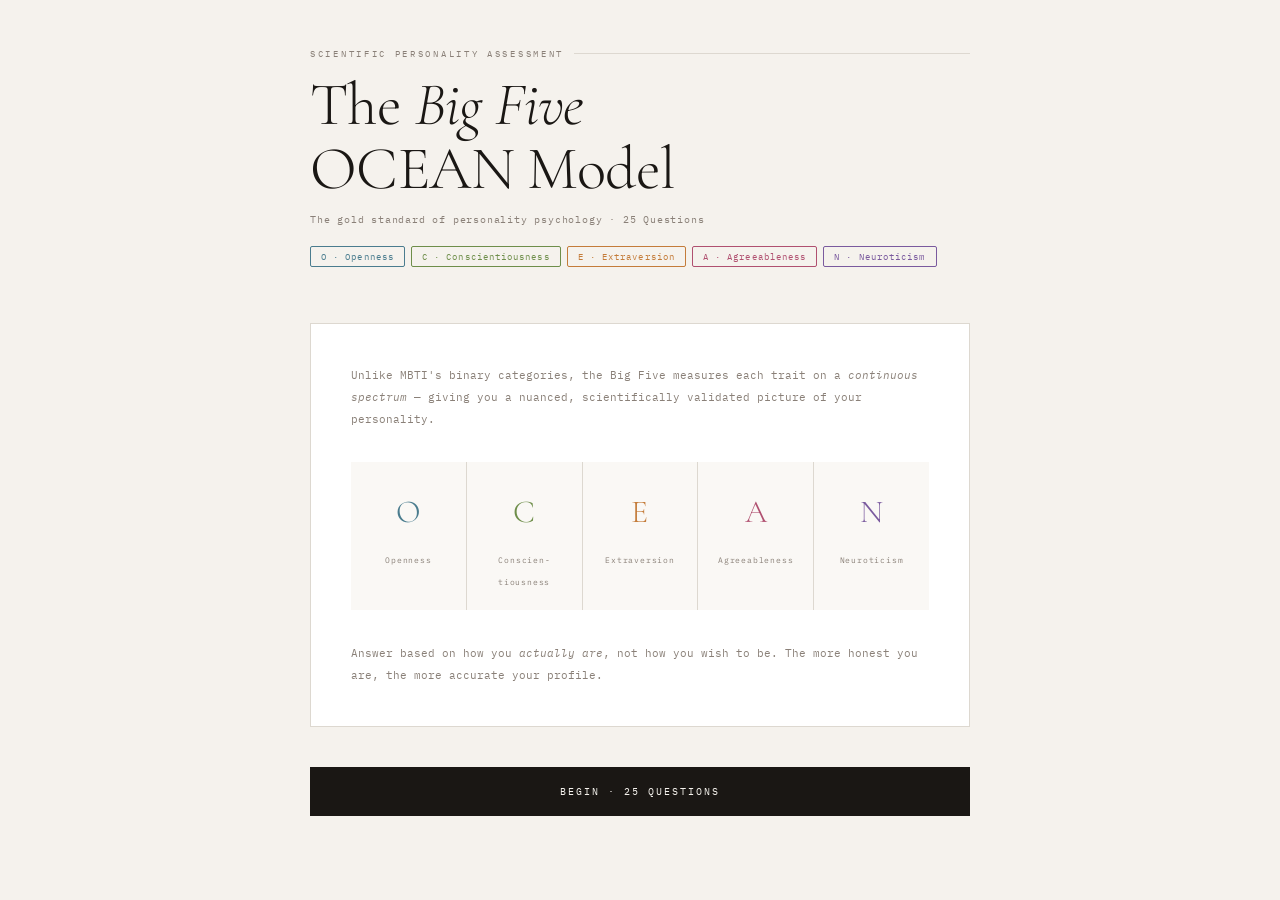
==== index.html @ 30b1f1bd "test" ====
<!DOCTYPE html>
<html lang="en">
<head>
<meta charset="UTF-8">
<meta name="viewport" content="width=device-width, initial-scale=1.0">
<title>Big Five Personality Test</title>
<link href="https://fonts.googleapis.com/css2?family=Cormorant+Garamond:ital,wght@0,300;0,400;0,600;1,300;1,400&family=IBM+Plex+Mono:wght@300;400;500&display=swap" rel="stylesheet">
<link rel="stylesheet" href="style.css">
</head>
<body>
<div class="container">

<header>
  <div class="eyebrow">Scientific Personality Assessment</div>
  <h1>The <span>Big Five</span><br>OCEAN Model</h1>
  <p class="subtitle">The gold standard of personality psychology · 25 Questions</p>
  <div class="ocean-chips">
    <span class="ocean-chip" style="color:var(--O)">O · Openness</span>
    <span class="ocean-chip" style="color:var(--C)">C · Conscientiousness</span>
    <span class="ocean-chip" style="color:var(--E)">E · Extraversion</span>
    <span class="ocean-chip" style="color:var(--A)">A · Agreeableness</span>
    <span class="ocean-chip" style="color:var(--N)">N · Neuroticism</span>
  </div>
</header>

<!-- START -->
<div id="start-screen">
  <div class="start-body">
    <p>Unlike MBTI's binary categories, the Big Five measures each trait on a <em>continuous spectrum</em> — giving you a nuanced, scientifically validated picture of your personality.</p>
    <div class="start-grid">
      <div class="start-cell"><span class="letter" style="color:var(--O)">O</span><span class="word">Openness</span></div>
      <div class="start-cell"><span class="letter" style="color:var(--C)">C</span><span class="word">Conscien­tiousness</span></div>
      <div class="start-cell"><span class="letter" style="color:var(--E)">E</span><span class="word">Extraversion</span></div>
      <div class="start-cell"><span class="letter" style="color:var(--A)">A</span><span class="word">Agreeable­ness</span></div>
      <div class="start-cell"><span class="letter" style="color:var(--N)">N</span><span class="word">Neuroticism</span></div>
    </div>
    <p>Answer based on how you <em>actually are</em>, not how you wish to be. The more honest you are, the more accurate your profile.</p>
  </div>
  <button class="btn-start" onclick="startTest()">BEGIN · 25 QUESTIONS</button>
</div>

<!-- QUIZ -->
<div id="quiz">
  <div class="progress-row">
    <span id="q-counter">1 / 25</span>
    <span class="trait-badge" id="trait-badge" style="color:var(--O)">OPENNESS</span>
  </div>
  <div class="progress-track">
    <div class="progress-fill" id="progress-fill" style="width:0%"></div>
  </div>

  <div class="q-card">
    <div class="q-top">
      <span class="q-num" id="q-num">01</span>
      <span class="q-trait-tag" id="q-trait-tag" style="color:var(--O)">O</span>
    </div>
    <div class="q-text" id="q-text"></div>
  </div>

  <div class="likert-wrap">
    <div class="likert-labels">
      <span>Strongly Disagree</span>
      <span>Strongly Agree</span>
    </div>
    <div class="likert-btns" id="likert-btns"></div>
  </div>

  <div class="q-nav">
    <button class="btn-back" id="btn-back" onclick="prevQ()">← BACK</button>
    <button class="btn-next" id="btn-next" onclick="nextQ()" disabled>NEXT →</button>
  </div>
</div>

<!-- RESULT -->
<div id="result">
  <div class="result-header">
    <div class="result-eyebrow">Your Big Five Profile</div>
    <div class="result-headline" id="res-headline"></div>
    <p class="result-desc" id="res-desc"></p>
  </div>
  <div class="trait-cards" id="trait-cards"></div>
  <button class="btn-restart" onclick="restart()">↺ Retake Test</button>
</div>
</div>
<script src="script.js"></script>
</body>
</html>
---- style.css ----
:root {
  --bg: #f5f2ed;
  --surface: #faf8f5;
  --card: #ffffff;
  --border: #ddd8d0;
  --ink: #1a1714;
  --muted: #8a8078;
  --O: #4a7c8e;
  --C: #6e8e4a;
  --E: #c47c3a;
  --A: #b05070;
  --N: #7a5a9e;
}

* { box-sizing: border-box; margin: 0; padding: 0; }

body {
  background: var(--bg);
  color: var(--ink);
  font-family: 'IBM Plex Mono', monospace;
  min-height: 100vh;
  display: flex;
  flex-direction: column;
  align-items: center;
  padding: 48px 20px 80px;
}

.container { width: 100%; max-width: 660px; }

/* HEADER */
header {
  margin-bottom: 56px;
  animation: rise 0.7s ease both;
}

.eyebrow {
  font-size: 9px;
  letter-spacing: 0.3em;
  color: var(--muted);
  text-transform: uppercase;
  margin-bottom: 14px;
  display: flex;
  align-items: center;
  gap: 10px;
}

.eyebrow::after {
  content: '';
  flex: 1;
  height: 1px;
  background: var(--border);
}

h1 {
  font-family: 'Cormorant Garamond', serif;
  font-size: clamp(2.4rem, 7vw, 3.8rem);
  font-weight: 300;
  line-height: 1.05;
  margin-bottom: 10px;
  letter-spacing: -0.01em;
}

h1 span { font-style: italic; font-weight: 300; }

.subtitle {
  font-size: 10px;
  color: var(--muted);
  letter-spacing: 0.08em;
  margin-top: 12px;
}

/* OCEAN LEGEND */
.ocean-chips {
  display: flex;
  gap: 6px;
  flex-wrap: wrap;
  margin-top: 20px;
}

.ocean-chip {
  padding: 4px 10px;
  border: 1px solid currentColor;
  font-size: 9px;
  letter-spacing: 0.12em;
  border-radius: 2px;
}

/* START */
#start-screen { animation: rise 0.7s ease both; }

.start-body {
  background: var(--card);
  border: 1px solid var(--border);
  padding: 40px;
  margin: 40px 0;
  font-size: 11px;
  color: var(--muted);
  line-height: 2;
}

.start-grid {
  display: grid;
  grid-template-columns: repeat(5, 1fr);
  gap: 1px;
  background: var(--border);
  margin: 32px 0;
}

.start-cell {
  background: var(--surface);
  padding: 18px 12px;
  text-align: center;
}

.start-cell .letter {
  font-family: 'Cormorant Garamond', serif;
  font-size: 2rem;
  font-weight: 300;
  display: block;
  margin-bottom: 4px;
}

.start-cell .word {
  font-size: 8px;
  letter-spacing: 0.1em;
  color: var(--muted);
}

.btn-start {
  width: 100%;
  background: var(--ink);
  color: var(--bg);
  border: none;
  padding: 18px;
  font-family: 'IBM Plex Mono', monospace;
  font-size: 10px;
  letter-spacing: 0.2em;
  text-transform: uppercase;
  cursor: pointer;
  transition: opacity 0.2s;
}

.btn-start:hover { opacity: 0.8; }

/* PROGRESS */
#quiz { display: none; }

.progress-row {
  display: flex;
  justify-content: space-between;
  align-items: center;
  margin-bottom: 6px;
  font-size: 9px;
  color: var(--muted);
  letter-spacing: 0.1em;
  animation: rise 0.5s ease both;
}

.trait-badge {
  padding: 3px 8px;
  border: 1px solid currentColor;
  border-radius: 2px;
  font-size: 8px;
  letter-spacing: 0.15em;
}

.progress-track {
  height: 2px;
  background: var(--border);
  margin-bottom: 32px;
  animation: rise 0.5s ease both;
}

.progress-fill {
  height: 100%;
  transition: width 0.5s cubic-bezier(0.4,0,0.2,1);
}

/* QUESTION */
.q-card {
  background: var(--card);
  border: 1px solid var(--border);
  padding: 44px 40px 36px;
  margin-bottom: 20px;
  position: relative;
  animation: rise 0.4s ease both;
}

.q-top {
  display: flex;
  justify-content: space-between;
  align-items: flex-start;
  margin-bottom: 28px;
}

.q-num {
  font-size: 9px;
  letter-spacing: 0.15em;
  color: var(--muted);
}

.q-trait-tag {
  font-size: 8px;
  letter-spacing: 0.2em;
  padding: 3px 8px;
  border: 1px solid currentColor;
}

.q-text {
  font-family: 'Cormorant Garamond', serif;
  font-size: clamp(1.15rem, 3.5vw, 1.5rem);
  font-weight: 300;
  line-height: 1.6;
  color: var(--ink);
}

/* LIKERT */
.likert-wrap {
  background: var(--card);
  border: 1px solid var(--border);
  border-top: none;
  padding: 24px 40px;
  animation: rise 0.4s 0.05s ease both;
}

.likert-labels {
  display: flex;
  justify-content: space-between;
  font-size: 8px;
  letter-spacing: 0.08em;
  color: var(--muted);
  margin-bottom: 12px;
}

.likert-btns {
  display: flex;
  gap: 8px;
}

.likert-btn {
  flex: 1;
  aspect-ratio: 1;
  background: var(--surface);
  border: 1px solid var(--border);
  cursor: pointer;
  font-family: 'IBM Plex Mono', monospace;
  font-size: 11px;
  color: var(--muted);
  transition: all 0.2s;
  display: flex;
  align-items: center;
  justify-content: center;
}

.likert-btn:hover {
  border-color: var(--ink);
  color: var(--ink);
}

.likert-btn.selected {
  color: var(--card);
  border-color: transparent;
}

/* NAV */
.q-nav {
  display: flex;
  justify-content: space-between;
  margin-top: 16px;
  animation: rise 0.4s 0.1s ease both;
}

.btn-back {
  background: none;
  border: 1px solid var(--border);
  color: var(--muted);
  padding: 11px 20px;
  font-family: 'IBM Plex Mono', monospace;
  font-size: 9px;
  letter-spacing: 0.12em;
  cursor: pointer;
  transition: all 0.2s;
}

.btn-back:hover { border-color: var(--ink); color: var(--ink); }
.btn-back:disabled { opacity: 0.25; cursor: not-allowed; }

.btn-next {
  background: var(--ink);
  border: none;
  color: var(--bg);
  padding: 11px 28px;
  font-family: 'IBM Plex Mono', monospace;
  font-size: 9px;
  letter-spacing: 0.15em;
  text-transform: uppercase;
  cursor: pointer;
  transition: opacity 0.2s;
}

.btn-next:hover { opacity: 0.75; }
.btn-next:disabled { opacity: 0.25; cursor: not-allowed; }

/* RESULT */
#result { display: none; animation: rise 0.7s ease both; }

.result-header {
  background: var(--ink);
  color: var(--bg);
  padding: 52px 40px;
  margin-bottom: 2px;
  text-align: center;
}

.result-eyebrow {
  font-size: 8px;
  letter-spacing: 0.3em;
  color: rgba(245,242,237,0.4);
  text-transform: uppercase;
  margin-bottom: 20px;
}

.result-headline {
  font-family: 'Cormorant Garamond', serif;
  font-size: clamp(1.2rem, 4vw, 1.8rem);
  font-weight: 300;
  font-style: italic;
  line-height: 1.4;
  max-width: 460px;
  margin: 0 auto 20px;
}

.result-desc {
  font-size: 10px;
  color: rgba(245,242,237,0.55);
  line-height: 1.9;
  max-width: 460px;
  margin: 0 auto;
}

/* TRAIT CARDS */
.trait-cards { display: flex; flex-direction: column; gap: 2px; margin-bottom: 2px; }

.trait-card {
  background: var(--card);
  border: 1px solid var(--border);
  padding: 28px 32px;
  display: grid;
  grid-template-columns: 80px 1fr;
  gap: 24px;
  align-items: start;
}

.trait-letter-big {
  font-family: 'Cormorant Garamond', serif;
  font-size: 3.5rem;
  font-weight: 300;
  line-height: 1;
}

.trait-name {
  font-size: 9px;
  letter-spacing: 0.2em;
  text-transform: uppercase;
  margin-bottom: 12px;
}

.trait-bar-track {
  height: 3px;
  background: var(--border);
  margin-bottom: 6px;
}

.trait-bar-fill {
  height: 100%;
  transition: width 1.2s cubic-bezier(0.4,0,0.2,1);
}

.trait-pct {
  font-size: 10px;
  margin-bottom: 10px;
}

.trait-desc {
  font-size: 10px;
  color: var(--muted);
  line-height: 1.8;
}

.btn-restart {
  width: 100%;
  background: none;
  border: 1px solid var(--border);
  color: var(--muted);
  padding: 16px;
  font-family: 'IBM Plex Mono', monospace;
  font-size: 9px;
  letter-spacing: 0.15em;
  text-transform: uppercase;
  cursor: pointer;
  transition: all 0.2s;
  margin-top: 2px;
}

.btn-restart:hover { border-color: var(--ink); color: var(--ink); }

@keyframes rise {
  from { opacity: 0; transform: translateY(14px); }
  to { opacity: 1; transform: translateY(0); }
}
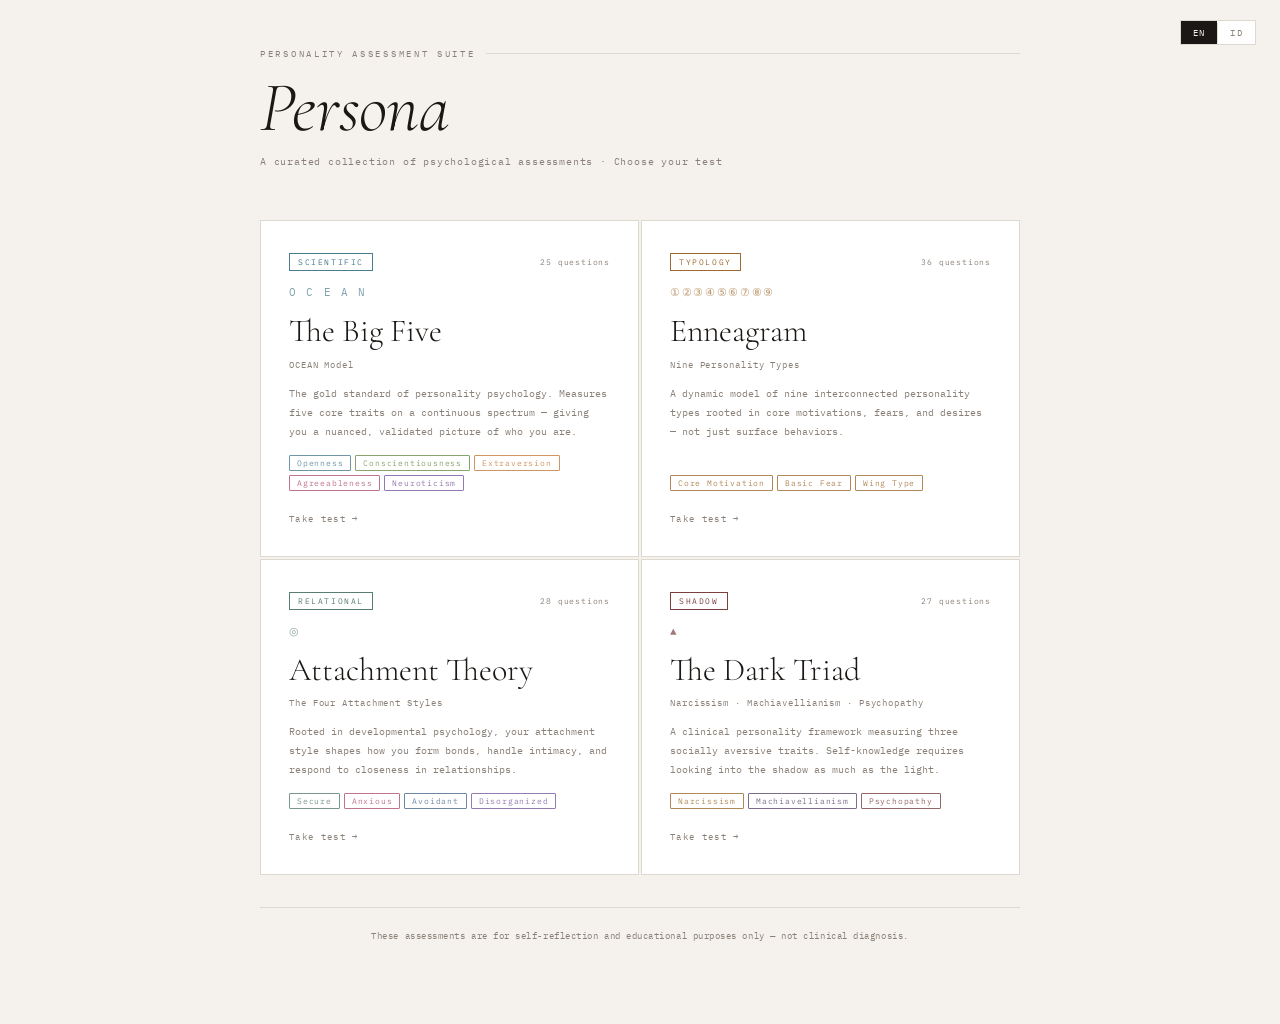
==== commit ef172a17: "Add files via upload" ====
--- a/index.html
+++ b/index.html
@@ -3,85 +3,106 @@
 <head>
 <meta charset="UTF-8">
 <meta name="viewport" content="width=device-width, initial-scale=1.0">
-<title>Big Five Personality Test</title>
+<title>Persona — Personality Assessments</title>
+<meta name="description" content="A curated collection of scientifically-grounded personality assessments. Explore who you are through the Big Five, Enneagram, Attachment Theory, and the Dark Triad.">
 <link href="https://fonts.googleapis.com/css2?family=Cormorant+Garamond:ital,wght@0,300;0,400;0,600;1,300;1,400&family=IBM+Plex+Mono:wght@300;400;500&display=swap" rel="stylesheet">
-<link rel="stylesheet" href="style.css">
+<link rel="stylesheet" href="index.css">
+<link rel="stylesheet" href="lang-switcher.css">
 </head>
 <body>
+<nav class="lang-switcher">
+  <a href="index.html" class="lang-btn active">EN</a>
+  <div class="lang-divider"></div>
+  <a href="id/index.html" class="lang-btn">ID</a>
+</nav>
 <div class="container">
 
-<header>
-  <div class="eyebrow">Scientific Personality Assessment</div>
-  <h1>The <span>Big Five</span><br>OCEAN Model</h1>
-  <p class="subtitle">The gold standard of personality psychology · 25 Questions</p>
-  <div class="ocean-chips">
-    <span class="ocean-chip" style="color:var(--O)">O · Openness</span>
-    <span class="ocean-chip" style="color:var(--C)">C · Conscientiousness</span>
-    <span class="ocean-chip" style="color:var(--E)">E · Extraversion</span>
-    <span class="ocean-chip" style="color:var(--A)">A · Agreeableness</span>
-    <span class="ocean-chip" style="color:var(--N)">N · Neuroticism</span>
-  </div>
-</header>
+  <header>
+    <div class="eyebrow">Personality Assessment Suite</div>
+    <h1><span>Persona</span></h1>
+    <p class="subtitle">A curated collection of psychological assessments · Choose your test</p>
+  </header>
 
-<!-- START -->
-<div id="start-screen">
-  <div class="start-body">
-    <p>Unlike MBTI's binary categories, the Big Five measures each trait on a <em>continuous spectrum</em> — giving you a nuanced, scientifically validated picture of your personality.</p>
-    <div class="start-grid">
-      <div class="start-cell"><span class="letter" style="color:var(--O)">O</span><span class="word">Openness</span></div>
-      <div class="start-cell"><span class="letter" style="color:var(--C)">C</span><span class="word">Conscien­tiousness</span></div>
-      <div class="start-cell"><span class="letter" style="color:var(--E)">E</span><span class="word">Extraversion</span></div>
-      <div class="start-cell"><span class="letter" style="color:var(--A)">A</span><span class="word">Agreeable­ness</span></div>
-      <div class="start-cell"><span class="letter" style="color:var(--N)">N</span><span class="word">Neuroticism</span></div>
-    </div>
-    <p>Answer based on how you <em>actually are</em>, not how you wish to be. The more honest you are, the more accurate your profile.</p>
-  </div>
-  <button class="btn-start" onclick="startTest()">BEGIN · 25 QUESTIONS</button>
-</div>
+  <div class="tests-grid">
 
-<!-- QUIZ -->
-<div id="quiz">
-  <div class="progress-row">
-    <span id="q-counter">1 / 25</span>
-    <span class="trait-badge" id="trait-badge" style="color:var(--O)">OPENNESS</span>
-  </div>
-  <div class="progress-track">
-    <div class="progress-fill" id="progress-fill" style="width:0%"></div>
+    <a href="ocean/index.html" class="test-card" id="card-bigfive">
+      <div class="test-card-top">
+        <div class="test-tag" style="color:var(--accent-1)">Scientific</div>
+        <div class="test-questions">25 questions</div>
+      </div>
+      <div class="test-icon" style="color:var(--accent-1)">O C E A N</div>
+      <h2 class="test-title">The Big Five</h2>
+      <p class="test-sub">OCEAN Model</p>
+      <p class="test-desc">The gold standard of personality psychology. Measures five core traits on a continuous spectrum — giving you a nuanced, validated picture of who you are.</p>
+      <div class="test-traits">
+        <span style="color:var(--c-O)">Openness</span>
+        <span style="color:var(--c-C)">Conscientiousness</span>
+        <span style="color:var(--c-E)">Extraversion</span>
+        <span style="color:var(--c-A)">Agreeableness</span>
+        <span style="color:var(--c-N)">Neuroticism</span>
+      </div>
+      <div class="test-cta">Take test →</div>
+    </a>
+
+    <a href="enneagram/index.html" class="test-card" id="card-enneagram">
+      <div class="test-card-top">
+        <div class="test-tag" style="color:var(--accent-2)">Typology</div>
+        <div class="test-questions">36 questions</div>
+      </div>
+      <div class="test-icon" style="color:var(--accent-2)">①②③④⑤⑥⑦⑧⑨</div>
+      <h2 class="test-title">Enneagram</h2>
+      <p class="test-sub">Nine Personality Types</p>
+      <p class="test-desc">A dynamic model of nine interconnected personality types rooted in core motivations, fears, and desires — not just surface behaviors.</p>
+      <div class="test-traits">
+        <span style="color:var(--accent-2)">Core Motivation</span>
+        <span style="color:var(--accent-2)">Basic Fear</span>
+        <span style="color:var(--accent-2)">Wing Type</span>
+      </div>
+      <div class="test-cta">Take test →</div>
+    </a>
+
+    <a href="attachment/index.html" class="test-card" id="card-attachment">
+      <div class="test-card-top">
+        <div class="test-tag" style="color:var(--accent-3)">Relational</div>
+        <div class="test-questions">28 questions</div>
+      </div>
+      <div class="test-icon" style="color:var(--accent-3)">◎</div>
+      <h2 class="test-title">Attachment Theory</h2>
+      <p class="test-sub">The Four Attachment Styles</p>
+      <p class="test-desc">Rooted in developmental psychology, your attachment style shapes how you form bonds, handle intimacy, and respond to closeness in relationships.</p>
+      <div class="test-traits">
+        <span style="color:var(--c-secure)">Secure</span>
+        <span style="color:var(--c-anxious)">Anxious</span>
+        <span style="color:var(--c-avoidant)">Avoidant</span>
+        <span style="color:var(--c-disorganized)">Disorganized</span>
+      </div>
+      <div class="test-cta">Take test →</div>
+    </a>
+
+    <a href="dark-triad/index.html" class="test-card" id="card-darktriad">
+      <div class="test-card-top">
+        <div class="test-tag" style="color:var(--accent-4)">Shadow</div>
+        <div class="test-questions">27 questions</div>
+      </div>
+      <div class="test-icon" style="color:var(--accent-4)">▲</div>
+      <h2 class="test-title">The Dark Triad</h2>
+      <p class="test-sub">Narcissism · Machiavellianism · Psychopathy</p>
+      <p class="test-desc">A clinical personality framework measuring three socially aversive traits. Self-knowledge requires looking into the shadow as much as the light.</p>
+      <div class="test-traits">
+        <span style="color:var(--c-narc)">Narcissism</span>
+        <span style="color:var(--c-mach)">Machiavellianism</span>
+        <span style="color:var(--c-psych)">Psychopathy</span>
+      </div>
+      <div class="test-cta">Take test →</div>
+    </a>
+
   </div>
 
-  <div class="q-card">
-    <div class="q-top">
-      <span class="q-num" id="q-num">01</span>
-      <span class="q-trait-tag" id="q-trait-tag" style="color:var(--O)">O</span>
-    </div>
-    <div class="q-text" id="q-text"></div>
-  </div>
+  <footer>
+    <p>These assessments are for self-reflection and educational purposes only — not clinical diagnosis.</p>
+  </footer>
 
-  <div class="likert-wrap">
-    <div class="likert-labels">
-      <span>Strongly Disagree</span>
-      <span>Strongly Agree</span>
-    </div>
-    <div class="likert-btns" id="likert-btns"></div>
-  </div>
-
-  <div class="q-nav">
-    <button class="btn-back" id="btn-back" onclick="prevQ()">← BACK</button>
-    <button class="btn-next" id="btn-next" onclick="nextQ()" disabled>NEXT →</button>
-  </div>
 </div>
-
-<!-- RESULT -->
-<div id="result">
-  <div class="result-header">
-    <div class="result-eyebrow">Your Big Five Profile</div>
-    <div class="result-headline" id="res-headline"></div>
-    <p class="result-desc" id="res-desc"></p>
-  </div>
-  <div class="trait-cards" id="trait-cards"></div>
-  <button class="btn-restart" onclick="restart()">↺ Retake Test</button>
-</div>
-</div>
-<script src="script.js"></script>
+<script src="index.js"></script>
 </body>
 </html>
--- a/index.css
+++ b/index.css
@@ -0,0 +1,247 @@
+:root {
+    --bg: #f5f2ed;
+    --surface: #faf8f5;
+    --card: #ffffff;
+    --border: #ddd8d0;
+    --ink: #1a1714;
+    --muted: #8a8078;
+
+    /* Big Five colors */
+    --c-O: #4a7c8e;
+    --c-C: #6e8e4a;
+    --c-E: #c47c3a;
+    --c-A: #b05070;
+    --c-N: #7a5a9e;
+
+    /* Test accent colors */
+    --accent-1: #4a7c8e;
+    --accent-2: #9e6a2e;
+    --accent-3: #5a7e6e;
+    --accent-4: #7a4040;
+
+    /* Attachment colors */
+    --c-secure: #5a7e6e;
+    --c-anxious: #b05070;
+    --c-avoidant: #4a6a8e;
+    --c-disorganized: #7a5a9e;
+
+    /* Dark Triad colors */
+    --c-narc: #9e6a2e;
+    --c-mach: #5a4a6e;
+    --c-psych: #7a4040;
+}
+
+* {
+    box-sizing: border-box;
+    margin: 0;
+    padding: 0;
+}
+
+body {
+    background: var(--bg);
+    color: var(--ink);
+    font-family: 'IBM Plex Mono', monospace;
+    min-height: 100vh;
+    display: flex;
+    flex-direction: column;
+    align-items: center;
+    padding: 48px 20px 80px;
+}
+
+.container {
+    width: 100%;
+    max-width: 760px;
+}
+
+header {
+    margin-bottom: 52px;
+    animation: rise 0.7s ease both;
+}
+
+.eyebrow {
+    font-size: 9px;
+    letter-spacing: 0.3em;
+    color: var(--muted);
+    text-transform: uppercase;
+    margin-bottom: 14px;
+    display: flex;
+    align-items: center;
+    gap: 10px;
+}
+
+.eyebrow::after {
+    content: '';
+    flex: 1;
+    height: 1px;
+    background: var(--border);
+}
+
+h1 {
+    font-family: 'Cormorant Garamond', serif;
+    font-size: clamp(2.8rem, 8vw, 4.4rem);
+    font-weight: 300;
+    line-height: 1.0;
+    letter-spacing: -0.01em;
+    margin-bottom: 10px;
+}
+
+h1 span {
+    font-style: italic;
+}
+
+.subtitle {
+    font-size: 10px;
+    color: var(--muted);
+    letter-spacing: 0.08em;
+    margin-top: 12px;
+}
+
+/* Grid */
+.tests-grid {
+    display: grid;
+    grid-template-columns: 1fr 1fr;
+    gap: 2px;
+    margin-bottom: 2px;
+    animation: rise 0.7s 0.1s ease both;
+}
+
+@media (max-width: 560px) {
+    .tests-grid {
+        grid-template-columns: 1fr;
+    }
+}
+
+/* Test card */
+.test-card {
+    background: var(--card);
+    border: 1px solid var(--border);
+    padding: 32px 28px;
+    text-decoration: none;
+    color: var(--ink);
+    display: flex;
+    flex-direction: column;
+    gap: 10px;
+    transition: transform 0.2s ease, box-shadow 0.2s ease;
+    position: relative;
+    overflow: hidden;
+}
+
+.test-card::before {
+    content: '';
+    position: absolute;
+    top: 0;
+    left: 0;
+    right: 0;
+    height: 2px;
+    background: currentColor;
+    opacity: 0;
+    transition: opacity 0.2s;
+}
+
+.test-card:hover::before {
+    opacity: 1;
+}
+
+.test-card:hover {
+    transform: translateY(-2px);
+    box-shadow: 0 8px 32px rgba(26, 23, 20, 0.08);
+}
+
+.test-card-top {
+    display: flex;
+    justify-content: space-between;
+    align-items: center;
+    margin-bottom: 4px;
+}
+
+.test-tag {
+    font-size: 8px;
+    letter-spacing: 0.2em;
+    text-transform: uppercase;
+    padding: 3px 8px;
+    border: 1px solid currentColor;
+}
+
+.test-questions {
+    font-size: 8px;
+    color: var(--muted);
+    letter-spacing: 0.1em;
+}
+
+.test-icon {
+    font-family: 'IBM Plex Mono', monospace;
+    font-size: 11px;
+    letter-spacing: 0.15em;
+    opacity: 0.7;
+}
+
+.test-title {
+    font-family: 'Cormorant Garamond', serif;
+    font-size: clamp(1.4rem, 3.5vw, 2rem);
+    font-weight: 300;
+    line-height: 1.1;
+    margin-top: 4px;
+}
+
+.test-sub {
+    font-size: 9px;
+    color: var(--muted);
+    letter-spacing: 0.1em;
+    margin-bottom: 4px;
+}
+
+.test-desc {
+    font-size: 10px;
+    color: var(--muted);
+    line-height: 1.9;
+    flex: 1;
+}
+
+.test-traits {
+    display: flex;
+    flex-wrap: wrap;
+    gap: 4px;
+    margin-top: 4px;
+}
+
+.test-traits span {
+    font-size: 8px;
+    letter-spacing: 0.1em;
+    padding: 2px 7px;
+    border: 1px solid currentColor;
+    border-radius: 1px;
+    opacity: 0.8;
+}
+
+.test-cta {
+    font-size: 9px;
+    letter-spacing: 0.15em;
+    color: var(--muted);
+    margin-top: 12px;
+    transition: color 0.2s;
+}
+
+.test-card:hover .test-cta {
+    color: var(--ink);
+}
+
+/* Footer */
+footer {
+    margin-top: 32px;
+    padding-top: 20px;
+    border-top: 1px solid var(--border);
+    animation: rise 0.7s 0.2s ease both;
+}
+
+footer p {
+    font-size: 9px;
+    color: var(--muted);
+    letter-spacing: 0.06em;
+    line-height: 1.8;
+    text-align: center;
+}
+
+@keyframes rise {
+    from { opacity: 0; transform: translateY(14px); }
+    to { opacity: 1; transform: translateY(0); }
+}
--- a/lang-switcher.css
+++ b/lang-switcher.css
@@ -0,0 +1,53 @@
+/* ── Language Switcher ─────────────────────────────────────────────── */
+.lang-switcher {
+    position: fixed;
+    top: 20px;
+    right: 24px;
+    z-index: 999;
+    display: flex;
+    align-items: center;
+    gap: 0;
+    border: 1px solid var(--border);
+    background: var(--card);
+    overflow: hidden;
+}
+
+.lang-btn {
+    display: block;
+    padding: 7px 12px;
+    font-family: 'IBM Plex Mono', monospace;
+    font-size: 9px;
+    letter-spacing: 0.15em;
+    color: var(--muted);
+    text-decoration: none;
+    text-transform: uppercase;
+    transition: all 0.18s;
+    border: none;
+    background: none;
+    cursor: pointer;
+    line-height: 1;
+}
+
+.lang-btn:hover {
+    color: var(--ink);
+    background: var(--surface);
+}
+
+.lang-btn.active {
+    background: var(--ink);
+    color: var(--bg);
+}
+
+.lang-divider {
+    width: 1px;
+    height: 20px;
+    background: var(--border);
+    flex-shrink: 0;
+}
+
+@media (max-width: 400px) {
+    .lang-switcher {
+        top: 12px;
+        right: 12px;
+    }
+}
